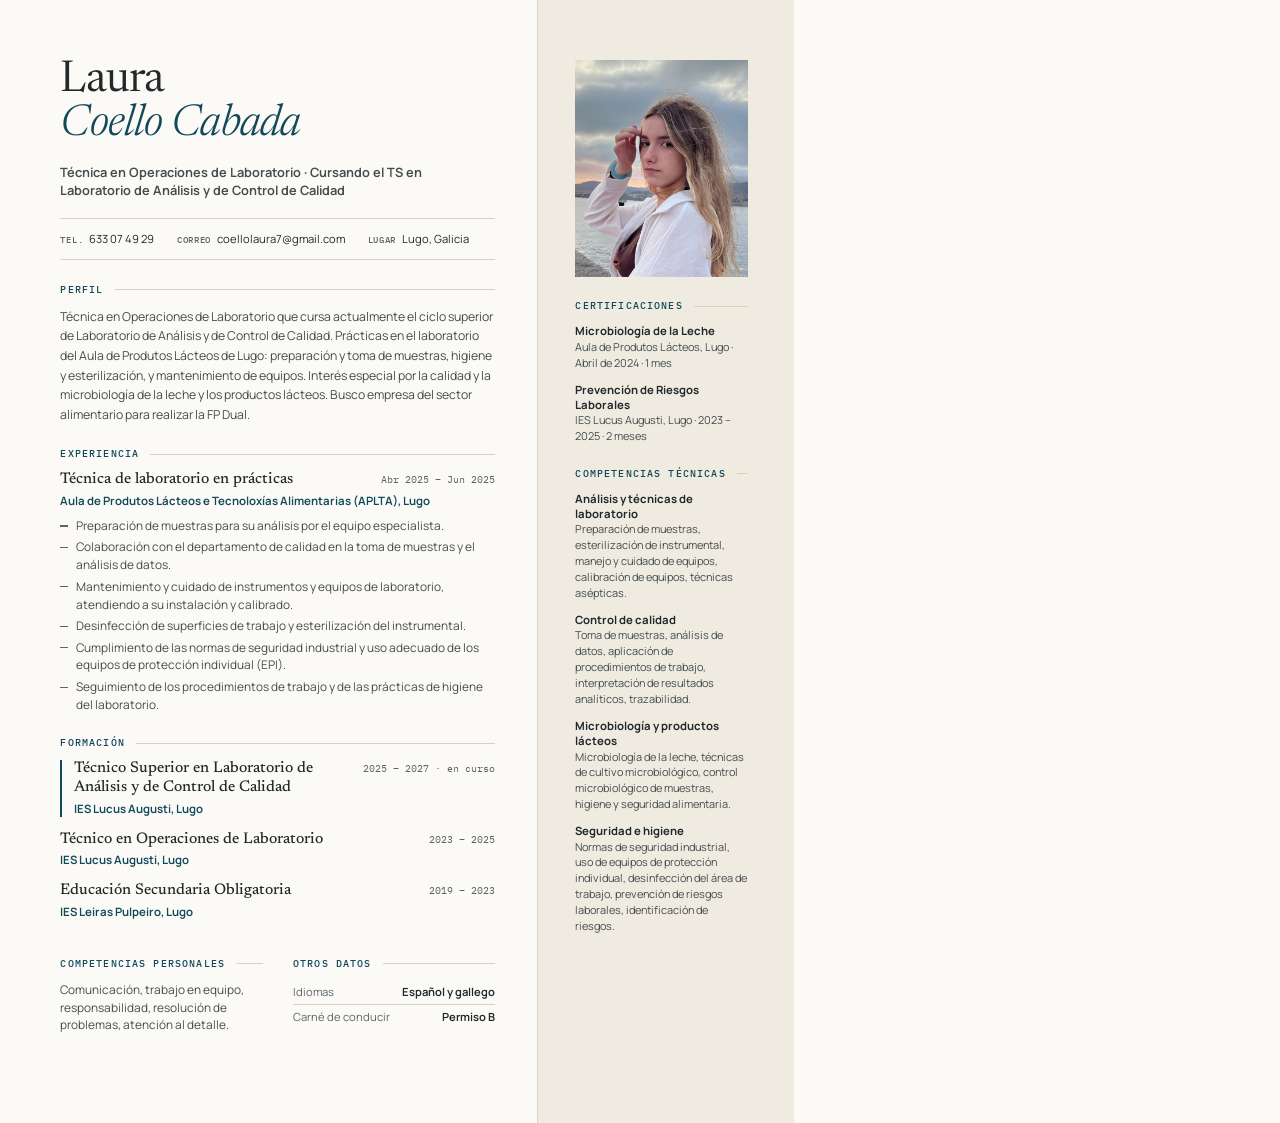
==== cv/cv.html @ 3f81c6ba "Add files via upload" ====
<!doctype html>
<!--
  CV de Laura Coello Cabada (A4, una página).
  Para generar el PDF: abre este archivo en Chrome o Edge → Imprimir (Ctrl+P) →
  Destino «Guardar como PDF», Márgenes «Ninguno», activa «Gráficos de fondo».
  Guárdalo como documents/cv-laura-coello-cabada.pdf (sustituyendo el anterior).
-->
<html lang="es">
  <head>
    <meta charset="utf-8" />
    <title>CV · Laura Coello Cabada</title>
    <style>
      @font-face { font-family: 'Manrope'; font-weight: 200 800; src: url('../fonts/manrope-latin-wght-normal.woff2') format('woff2'); }
      @font-face { font-family: 'Newsreader'; font-weight: 200 800; src: url('../fonts/newsreader-latin-opsz-normal.woff2') format('woff2'); }
      @font-face { font-family: 'Newsreader'; font-style: italic; font-weight: 200 800; src: url('../fonts/newsreader-latin-opsz-italic.woff2') format('woff2'); }
      @font-face { font-family: 'Plex Mono'; font-weight: 400; src: url('../fonts/ibm-plex-mono-latin-400-normal.woff2') format('woff2'); }
      @font-face { font-family: 'Plex Mono'; font-weight: 500; src: url('../fonts/ibm-plex-mono-latin-500-normal.woff2') format('woff2'); }

      @page { size: A4; margin: 0; }
      * { box-sizing: border-box; margin: 0; padding: 0; }
      :root { --paper: #fbfaf6; --side: #efebe1; --ink: #22292b; --ink2: #444c4f; --ink3: #5d6567; --rule: #d9d2c3; --petrol: #12495a; }
      html, body { width: 210mm; height: 297mm; }
      body { font-family: 'Manrope', sans-serif; color: var(--ink); background: var(--paper); font-size: 8.9pt; line-height: 1.5; -webkit-print-color-adjust: exact; print-color-adjust: exact; }
      .page { display: grid; grid-template-columns: 1fr 68mm; height: 297mm; overflow: hidden; }
      .main { padding: 16mm 11mm 14mm 16mm; }
      .side { background: var(--side); padding: 16mm 12mm 14mm 10mm; border-left: 0.3mm solid var(--rule); }

      .name { font-family: 'Newsreader', serif; font-weight: 380; font-size: 33pt; line-height: 0.98; letter-spacing: -0.02em; }
      .name em { display: block; font-style: italic; font-weight: 340; color: var(--petrol); }
      .headline { margin-top: 4.5mm; font-weight: 650; font-size: 9.6pt; line-height: 1.4; color: var(--ink2); max-width: 105mm; }
      .contact { display: flex; flex-wrap: wrap; gap: 1.5mm 6mm; margin-top: 5mm; padding: 3mm 0; border-block: 0.3mm solid var(--rule); font-size: 8.4pt; }
      .contact span { white-space: nowrap; }
      .contact b { font-family: 'Plex Mono', monospace; font-weight: 500; font-size: 6.4pt; letter-spacing: 0.08em; text-transform: uppercase; color: var(--ink3); margin-right: 1.6mm; }

      h2 { display: flex; align-items: center; gap: 3mm; margin: 6mm 0 2.6mm; font-family: 'Plex Mono', monospace; font-weight: 500; font-size: 7.2pt; letter-spacing: 0.12em; text-transform: uppercase; color: var(--petrol); }
      h2::after { content: ''; flex: 1; height: 0.3mm; background: var(--rule); }
      .side h2:first-of-type { margin-top: 6mm; }

      .profile { font-size: 9.2pt; line-height: 1.6; color: var(--ink2); }
      .entry { margin-bottom: 3.6mm; }
      .entry--hl { padding-left: 3mm; border-left: 0.7mm solid var(--petrol); }
      .entry-head { display: flex; justify-content: space-between; align-items: baseline; gap: 4mm; }
      .entry h3 { font-family: 'Newsreader', serif; font-weight: 480; font-size: 11.6pt; line-height: 1.2; }
      .date { flex: none; font-family: 'Plex Mono', monospace; font-size: 7.4pt; color: var(--ink3); }
      .entity { margin-top: 0.6mm; font-weight: 650; font-size: 8.6pt; color: var(--petrol); }
      ul.tasks { margin-top: 2mm; list-style: none; }
      ul.tasks li { position: relative; padding-left: 4mm; margin-bottom: 1mm; color: var(--ink2); }
      ul.tasks li::before { content: ''; position: absolute; left: 0; top: 0.72em; width: 2mm; height: 0.3mm; background: var(--ink3); }

      .cols { display: grid; grid-template-columns: 1fr 1fr; gap: 8mm; }
      .plain-text { color: var(--ink2); }
      .kv { display: flex; justify-content: space-between; gap: 3mm; padding: 0.9mm 0; border-bottom: 0.25mm solid var(--rule); font-size: 8.4pt; }
      .kv:last-child { border-bottom: 0; }
      .kv span:first-child { color: var(--ink3); }
      .kv span:last-child { font-weight: 650; text-align: right; }

      .photo { width: 100%; aspect-ratio: 4 / 5; object-fit: cover; object-position: 50% 18%; display: block; }
      .side-entry { margin-bottom: 3mm; }
      .side-entry h3 { font-weight: 700; font-size: 8.5pt; line-height: 1.35; }
      .side-entry p { color: var(--ink2); font-size: 8.2pt; line-height: 1.45; }
    </style>
  </head>
  <body>
    <div class="page">
      <main class="main">
        <h1 class="name">Laura <em>Coello Cabada</em></h1>
        <p class="headline">Técnica en Operaciones de Laboratorio · Cursando el TS en Laboratorio de Análisis y de Control de Calidad</p>
        <div class="contact">
          <span><b>Tel.</b>633 07 49 29</span>
          <span><b>Correo</b>coellolaura7@gmail.com</span>
          <span><b>Lugar</b>Lugo, Galicia</span>
        </div>

        <h2>Perfil</h2>
        <p class="profile">
          Técnica en Operaciones de Laboratorio que cursa actualmente el ciclo superior de Laboratorio de Análisis y de
          Control de Calidad. Prácticas en el laboratorio del Aula de Produtos Lácteos de Lugo: preparación y toma de
          muestras, higiene y esterilización, y mantenimiento de equipos. Interés especial por la calidad y la microbiología
          de la leche y los productos lácteos. Busco empresa del sector alimentario para realizar la FP Dual.
        </p>

        <h2>Experiencia</h2>
        <div class="entry">
          <div class="entry-head"><h3>Técnica de laboratorio en prácticas</h3><span class="date">Abr 2025 – Jun 2025</span></div>
          <p class="entity">Aula de Produtos Lácteos e Tecnoloxías Alimentarias (APLTA), Lugo</p>
          <ul class="tasks">
            <li>Preparación de muestras para su análisis por el equipo especialista.</li>
            <li>Colaboración con el departamento de calidad en la toma de muestras y el análisis de datos.</li>
            <li>Mantenimiento y cuidado de instrumentos y equipos de laboratorio, atendiendo a su instalación y calibrado.</li>
            <li>Desinfección de superficies de trabajo y esterilización del instrumental.</li>
            <li>Cumplimiento de las normas de seguridad industrial y uso adecuado de los equipos de protección individual (EPI).</li>
            <li>Seguimiento de los procedimientos de trabajo y de las prácticas de higiene del laboratorio.</li>
          </ul>
        </div>

        <h2>Formación</h2>
        <div class="entry entry--hl">
          <div class="entry-head"><h3>Técnico Superior en Laboratorio de Análisis y de Control de Calidad</h3><span class="date">2025 – 2027 · en curso</span></div>
          <p class="entity">IES Lucus Augusti, Lugo</p>
        </div>
        <div class="entry">
          <div class="entry-head"><h3>Técnico en Operaciones de Laboratorio</h3><span class="date">2023 – 2025</span></div>
          <p class="entity">IES Lucus Augusti, Lugo</p>
        </div>
        <div class="entry">
          <div class="entry-head"><h3>Educación Secundaria Obligatoria</h3><span class="date">2019 – 2023</span></div>
          <p class="entity">IES Leiras Pulpeiro, Lugo</p>
        </div>

        <div class="cols">
          <div>
            <h2>Competencias personales</h2>
            <p class="plain-text">Comunicación, trabajo en equipo, responsabilidad, resolución de problemas, atención al detalle.</p>
          </div>
          <div>
            <h2>Otros datos</h2>
            <div class="kv"><span>Idiomas</span><span>Español y gallego</span></div>
            <div class="kv"><span>Carné de conducir</span><span>Permiso B</span></div>
          </div>
        </div>
      </main>

      <aside class="side">
        <img class="photo" src="../images/laura-coello-cabada.jpg" alt="" />

        <h2>Certificaciones</h2>
        <div class="side-entry">
          <h3>Microbiología de la Leche</h3>
          <p>Aula de Produtos Lácteos, Lugo · Abril de 2024 · 1 mes</p>
        </div>
        <div class="side-entry">
          <h3>Prevención de Riesgos Laborales</h3>
          <p>IES Lucus Augusti, Lugo · 2023 – 2025 · 2 meses</p>
        </div>

        <h2>Competencias técnicas</h2>
        <div class="side-entry">
          <h3>Análisis y técnicas de laboratorio</h3>
          <p>Preparación de muestras, esterilización de instrumental, manejo y cuidado de equipos, calibración de equipos, técnicas asépticas.</p>
        </div>
        <div class="side-entry">
          <h3>Control de calidad</h3>
          <p>Toma de muestras, análisis de datos, aplicación de procedimientos de trabajo, interpretación de resultados analíticos, trazabilidad.</p>
        </div>
        <div class="side-entry">
          <h3>Microbiología y productos lácteos</h3>
          <p>Microbiología de la leche, técnicas de cultivo microbiológico, control microbiológico de muestras, higiene y seguridad alimentaria.</p>
        </div>
        <div class="side-entry">
          <h3>Seguridad e higiene</h3>
          <p>Normas de seguridad industrial, uso de equipos de protección individual, desinfección del área de trabajo, prevención de riesgos laborales, identificación de riesgos.</p>
        </div>
      </aside>
    </div>
  </body>
</html>
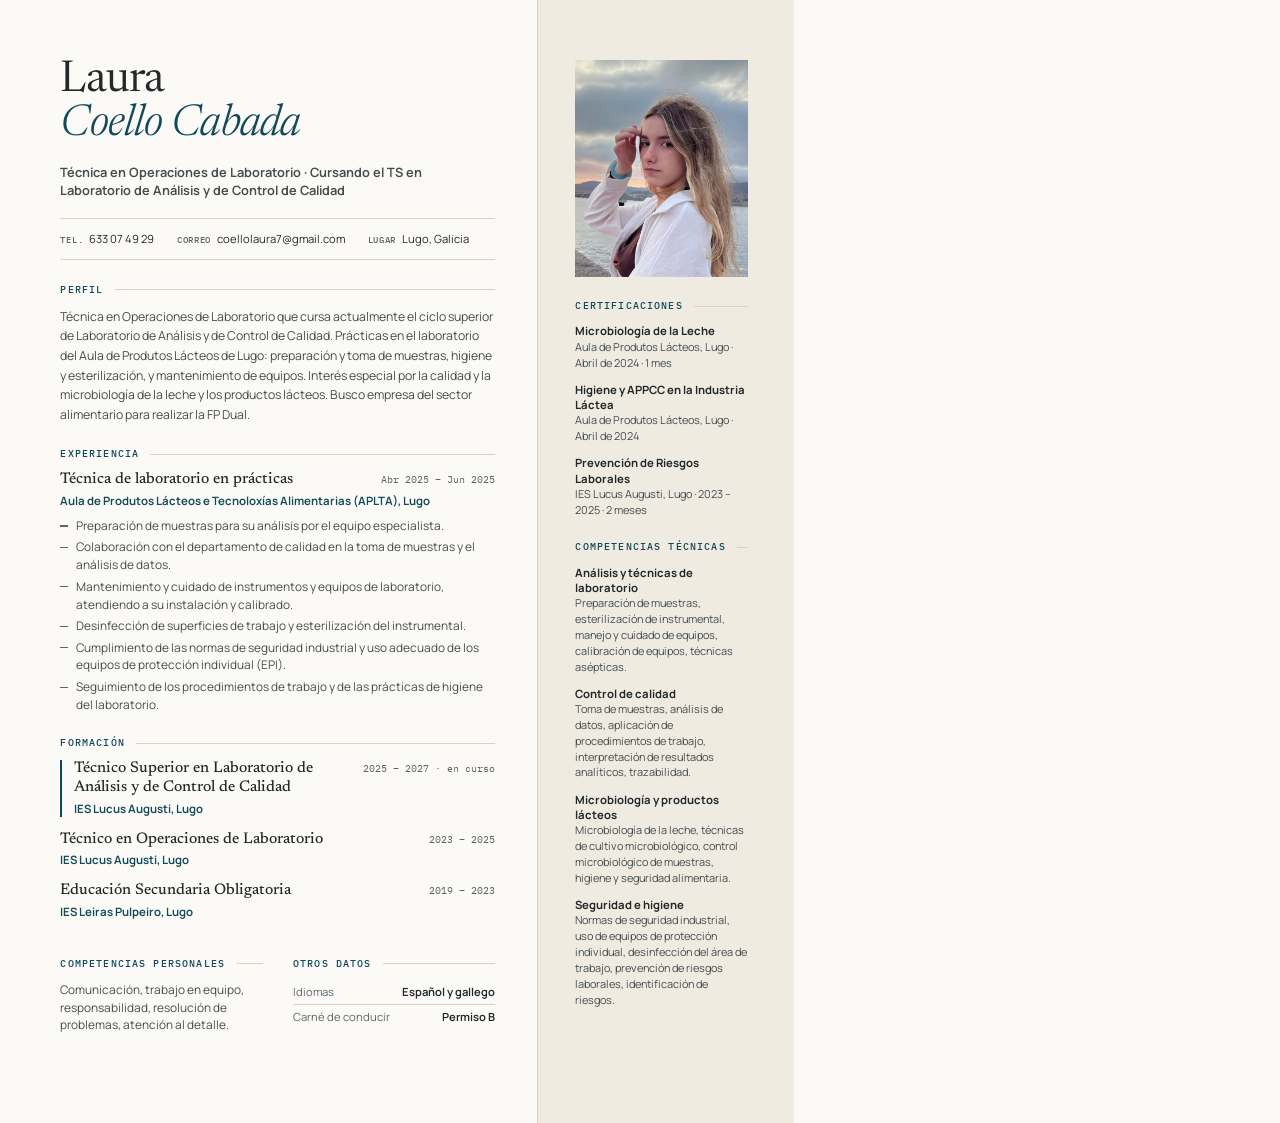
==== commit ac8a9a1e: "Add files via upload" ====
--- a/cv/cv.html
+++ b/cv/cv.html
@@ -1,156 +1,160 @@
-<!doctype html>
-<!--
-  CV de Laura Coello Cabada (A4, una página).
-  Para generar el PDF: abre este archivo en Chrome o Edge → Imprimir (Ctrl+P) →
-  Destino «Guardar como PDF», Márgenes «Ninguno», activa «Gráficos de fondo».
-  Guárdalo como documents/cv-laura-coello-cabada.pdf (sustituyendo el anterior).
--->
-<html lang="es">
-  <head>
-    <meta charset="utf-8" />
-    <title>CV · Laura Coello Cabada</title>
-    <style>
-      @font-face { font-family: 'Manrope'; font-weight: 200 800; src: url('../fonts/manrope-latin-wght-normal.woff2') format('woff2'); }
-      @font-face { font-family: 'Newsreader'; font-weight: 200 800; src: url('../fonts/newsreader-latin-opsz-normal.woff2') format('woff2'); }
-      @font-face { font-family: 'Newsreader'; font-style: italic; font-weight: 200 800; src: url('../fonts/newsreader-latin-opsz-italic.woff2') format('woff2'); }
-      @font-face { font-family: 'Plex Mono'; font-weight: 400; src: url('../fonts/ibm-plex-mono-latin-400-normal.woff2') format('woff2'); }
-      @font-face { font-family: 'Plex Mono'; font-weight: 500; src: url('../fonts/ibm-plex-mono-latin-500-normal.woff2') format('woff2'); }
-
-      @page { size: A4; margin: 0; }
-      * { box-sizing: border-box; margin: 0; padding: 0; }
-      :root { --paper: #fbfaf6; --side: #efebe1; --ink: #22292b; --ink2: #444c4f; --ink3: #5d6567; --rule: #d9d2c3; --petrol: #12495a; }
-      html, body { width: 210mm; height: 297mm; }
-      body { font-family: 'Manrope', sans-serif; color: var(--ink); background: var(--paper); font-size: 8.9pt; line-height: 1.5; -webkit-print-color-adjust: exact; print-color-adjust: exact; }
-      .page { display: grid; grid-template-columns: 1fr 68mm; height: 297mm; overflow: hidden; }
-      .main { padding: 16mm 11mm 14mm 16mm; }
-      .side { background: var(--side); padding: 16mm 12mm 14mm 10mm; border-left: 0.3mm solid var(--rule); }
-
-      .name { font-family: 'Newsreader', serif; font-weight: 380; font-size: 33pt; line-height: 0.98; letter-spacing: -0.02em; }
-      .name em { display: block; font-style: italic; font-weight: 340; color: var(--petrol); }
-      .headline { margin-top: 4.5mm; font-weight: 650; font-size: 9.6pt; line-height: 1.4; color: var(--ink2); max-width: 105mm; }
-      .contact { display: flex; flex-wrap: wrap; gap: 1.5mm 6mm; margin-top: 5mm; padding: 3mm 0; border-block: 0.3mm solid var(--rule); font-size: 8.4pt; }
-      .contact span { white-space: nowrap; }
-      .contact b { font-family: 'Plex Mono', monospace; font-weight: 500; font-size: 6.4pt; letter-spacing: 0.08em; text-transform: uppercase; color: var(--ink3); margin-right: 1.6mm; }
-
-      h2 { display: flex; align-items: center; gap: 3mm; margin: 6mm 0 2.6mm; font-family: 'Plex Mono', monospace; font-weight: 500; font-size: 7.2pt; letter-spacing: 0.12em; text-transform: uppercase; color: var(--petrol); }
-      h2::after { content: ''; flex: 1; height: 0.3mm; background: var(--rule); }
-      .side h2:first-of-type { margin-top: 6mm; }
-
-      .profile { font-size: 9.2pt; line-height: 1.6; color: var(--ink2); }
-      .entry { margin-bottom: 3.6mm; }
-      .entry--hl { padding-left: 3mm; border-left: 0.7mm solid var(--petrol); }
-      .entry-head { display: flex; justify-content: space-between; align-items: baseline; gap: 4mm; }
-      .entry h3 { font-family: 'Newsreader', serif; font-weight: 480; font-size: 11.6pt; line-height: 1.2; }
-      .date { flex: none; font-family: 'Plex Mono', monospace; font-size: 7.4pt; color: var(--ink3); }
-      .entity { margin-top: 0.6mm; font-weight: 650; font-size: 8.6pt; color: var(--petrol); }
-      ul.tasks { margin-top: 2mm; list-style: none; }
-      ul.tasks li { position: relative; padding-left: 4mm; margin-bottom: 1mm; color: var(--ink2); }
-      ul.tasks li::before { content: ''; position: absolute; left: 0; top: 0.72em; width: 2mm; height: 0.3mm; background: var(--ink3); }
-
-      .cols { display: grid; grid-template-columns: 1fr 1fr; gap: 8mm; }
-      .plain-text { color: var(--ink2); }
-      .kv { display: flex; justify-content: space-between; gap: 3mm; padding: 0.9mm 0; border-bottom: 0.25mm solid var(--rule); font-size: 8.4pt; }
-      .kv:last-child { border-bottom: 0; }
-      .kv span:first-child { color: var(--ink3); }
-      .kv span:last-child { font-weight: 650; text-align: right; }
-
-      .photo { width: 100%; aspect-ratio: 4 / 5; object-fit: cover; object-position: 50% 18%; display: block; }
-      .side-entry { margin-bottom: 3mm; }
-      .side-entry h3 { font-weight: 700; font-size: 8.5pt; line-height: 1.35; }
-      .side-entry p { color: var(--ink2); font-size: 8.2pt; line-height: 1.45; }
-    </style>
-  </head>
-  <body>
-    <div class="page">
-      <main class="main">
-        <h1 class="name">Laura <em>Coello Cabada</em></h1>
-        <p class="headline">Técnica en Operaciones de Laboratorio · Cursando el TS en Laboratorio de Análisis y de Control de Calidad</p>
-        <div class="contact">
-          <span><b>Tel.</b>633 07 49 29</span>
-          <span><b>Correo</b>coellolaura7@gmail.com</span>
-          <span><b>Lugar</b>Lugo, Galicia</span>
-        </div>
-
-        <h2>Perfil</h2>
-        <p class="profile">
-          Técnica en Operaciones de Laboratorio que cursa actualmente el ciclo superior de Laboratorio de Análisis y de
-          Control de Calidad. Prácticas en el laboratorio del Aula de Produtos Lácteos de Lugo: preparación y toma de
-          muestras, higiene y esterilización, y mantenimiento de equipos. Interés especial por la calidad y la microbiología
-          de la leche y los productos lácteos. Busco empresa del sector alimentario para realizar la FP Dual.
-        </p>
-
-        <h2>Experiencia</h2>
-        <div class="entry">
-          <div class="entry-head"><h3>Técnica de laboratorio en prácticas</h3><span class="date">Abr 2025 – Jun 2025</span></div>
-          <p class="entity">Aula de Produtos Lácteos e Tecnoloxías Alimentarias (APLTA), Lugo</p>
-          <ul class="tasks">
-            <li>Preparación de muestras para su análisis por el equipo especialista.</li>
-            <li>Colaboración con el departamento de calidad en la toma de muestras y el análisis de datos.</li>
-            <li>Mantenimiento y cuidado de instrumentos y equipos de laboratorio, atendiendo a su instalación y calibrado.</li>
-            <li>Desinfección de superficies de trabajo y esterilización del instrumental.</li>
-            <li>Cumplimiento de las normas de seguridad industrial y uso adecuado de los equipos de protección individual (EPI).</li>
-            <li>Seguimiento de los procedimientos de trabajo y de las prácticas de higiene del laboratorio.</li>
-          </ul>
-        </div>
-
-        <h2>Formación</h2>
-        <div class="entry entry--hl">
-          <div class="entry-head"><h3>Técnico Superior en Laboratorio de Análisis y de Control de Calidad</h3><span class="date">2025 – 2027 · en curso</span></div>
-          <p class="entity">IES Lucus Augusti, Lugo</p>
-        </div>
-        <div class="entry">
-          <div class="entry-head"><h3>Técnico en Operaciones de Laboratorio</h3><span class="date">2023 – 2025</span></div>
-          <p class="entity">IES Lucus Augusti, Lugo</p>
-        </div>
-        <div class="entry">
-          <div class="entry-head"><h3>Educación Secundaria Obligatoria</h3><span class="date">2019 – 2023</span></div>
-          <p class="entity">IES Leiras Pulpeiro, Lugo</p>
-        </div>
-
-        <div class="cols">
-          <div>
-            <h2>Competencias personales</h2>
-            <p class="plain-text">Comunicación, trabajo en equipo, responsabilidad, resolución de problemas, atención al detalle.</p>
-          </div>
-          <div>
-            <h2>Otros datos</h2>
-            <div class="kv"><span>Idiomas</span><span>Español y gallego</span></div>
-            <div class="kv"><span>Carné de conducir</span><span>Permiso B</span></div>
-          </div>
-        </div>
-      </main>
-
-      <aside class="side">
-        <img class="photo" src="../images/laura-coello-cabada.jpg" alt="" />
-
-        <h2>Certificaciones</h2>
-        <div class="side-entry">
-          <h3>Microbiología de la Leche</h3>
-          <p>Aula de Produtos Lácteos, Lugo · Abril de 2024 · 1 mes</p>
-        </div>
-        <div class="side-entry">
-          <h3>Prevención de Riesgos Laborales</h3>
-          <p>IES Lucus Augusti, Lugo · 2023 – 2025 · 2 meses</p>
-        </div>
-
-        <h2>Competencias técnicas</h2>
-        <div class="side-entry">
-          <h3>Análisis y técnicas de laboratorio</h3>
-          <p>Preparación de muestras, esterilización de instrumental, manejo y cuidado de equipos, calibración de equipos, técnicas asépticas.</p>
-        </div>
-        <div class="side-entry">
-          <h3>Control de calidad</h3>
-          <p>Toma de muestras, análisis de datos, aplicación de procedimientos de trabajo, interpretación de resultados analíticos, trazabilidad.</p>
-        </div>
-        <div class="side-entry">
-          <h3>Microbiología y productos lácteos</h3>
-          <p>Microbiología de la leche, técnicas de cultivo microbiológico, control microbiológico de muestras, higiene y seguridad alimentaria.</p>
-        </div>
-        <div class="side-entry">
-          <h3>Seguridad e higiene</h3>
-          <p>Normas de seguridad industrial, uso de equipos de protección individual, desinfección del área de trabajo, prevención de riesgos laborales, identificación de riesgos.</p>
-        </div>
-      </aside>
-    </div>
-  </body>
-</html>
+<!doctype html>
+<!--
+  CV de Laura Coello Cabada (A4, una página).
+  Para generar el PDF: abre este archivo en Chrome o Edge → Imprimir (Ctrl+P) →
+  Destino «Guardar como PDF», Márgenes «Ninguno», activa «Gráficos de fondo».
+  Guárdalo como documents/cv-laura-coello-cabada.pdf (sustituyendo el anterior).
+-->
+<html lang="es">
+  <head>
+    <meta charset="utf-8" />
+    <title>CV · Laura Coello Cabada</title>
+    <style>
+      @font-face { font-family: 'Manrope'; font-weight: 200 800; src: url('../fonts/manrope-latin-wght-normal.woff2') format('woff2'); }
+      @font-face { font-family: 'Newsreader'; font-weight: 200 800; src: url('../fonts/newsreader-latin-opsz-normal.woff2') format('woff2'); }
+      @font-face { font-family: 'Newsreader'; font-style: italic; font-weight: 200 800; src: url('../fonts/newsreader-latin-opsz-italic.woff2') format('woff2'); }
+      @font-face { font-family: 'Plex Mono'; font-weight: 400; src: url('../fonts/ibm-plex-mono-latin-400-normal.woff2') format('woff2'); }
+      @font-face { font-family: 'Plex Mono'; font-weight: 500; src: url('../fonts/ibm-plex-mono-latin-500-normal.woff2') format('woff2'); }
+
+      @page { size: A4; margin: 0; }
+      * { box-sizing: border-box; margin: 0; padding: 0; }
+      :root { --paper: #fbfaf6; --side: #efebe1; --ink: #22292b; --ink2: #444c4f; --ink3: #5d6567; --rule: #d9d2c3; --petrol: #12495a; }
+      html, body { width: 210mm; height: 297mm; }
+      body { font-family: 'Manrope', sans-serif; color: var(--ink); background: var(--paper); font-size: 8.9pt; line-height: 1.5; -webkit-print-color-adjust: exact; print-color-adjust: exact; }
+      .page { display: grid; grid-template-columns: 1fr 68mm; height: 297mm; overflow: hidden; }
+      .main { padding: 16mm 11mm 14mm 16mm; }
+      .side { background: var(--side); padding: 16mm 12mm 14mm 10mm; border-left: 0.3mm solid var(--rule); }
+
+      .name { font-family: 'Newsreader', serif; font-weight: 380; font-size: 33pt; line-height: 0.98; letter-spacing: -0.02em; }
+      .name em { display: block; font-style: italic; font-weight: 340; color: var(--petrol); }
+      .headline { margin-top: 4.5mm; font-weight: 650; font-size: 9.6pt; line-height: 1.4; color: var(--ink2); max-width: 105mm; }
+      .contact { display: flex; flex-wrap: wrap; gap: 1.5mm 6mm; margin-top: 5mm; padding: 3mm 0; border-block: 0.3mm solid var(--rule); font-size: 8.4pt; }
+      .contact span { white-space: nowrap; }
+      .contact b { font-family: 'Plex Mono', monospace; font-weight: 500; font-size: 6.4pt; letter-spacing: 0.08em; text-transform: uppercase; color: var(--ink3); margin-right: 1.6mm; }
+
+      h2 { display: flex; align-items: center; gap: 3mm; margin: 6mm 0 2.6mm; font-family: 'Plex Mono', monospace; font-weight: 500; font-size: 7.2pt; letter-spacing: 0.12em; text-transform: uppercase; color: var(--petrol); }
+      h2::after { content: ''; flex: 1; height: 0.3mm; background: var(--rule); }
+      .side h2:first-of-type { margin-top: 6mm; }
+
+      .profile { font-size: 9.2pt; line-height: 1.6; color: var(--ink2); }
+      .entry { margin-bottom: 3.6mm; }
+      .entry--hl { padding-left: 3mm; border-left: 0.7mm solid var(--petrol); }
+      .entry-head { display: flex; justify-content: space-between; align-items: baseline; gap: 4mm; }
+      .entry h3 { font-family: 'Newsreader', serif; font-weight: 480; font-size: 11.6pt; line-height: 1.2; }
+      .date { flex: none; font-family: 'Plex Mono', monospace; font-size: 7.4pt; color: var(--ink3); }
+      .entity { margin-top: 0.6mm; font-weight: 650; font-size: 8.6pt; color: var(--petrol); }
+      ul.tasks { margin-top: 2mm; list-style: none; }
+      ul.tasks li { position: relative; padding-left: 4mm; margin-bottom: 1mm; color: var(--ink2); }
+      ul.tasks li::before { content: ''; position: absolute; left: 0; top: 0.72em; width: 2mm; height: 0.3mm; background: var(--ink3); }
+
+      .cols { display: grid; grid-template-columns: 1fr 1fr; gap: 8mm; }
+      .plain-text { color: var(--ink2); }
+      .kv { display: flex; justify-content: space-between; gap: 3mm; padding: 0.9mm 0; border-bottom: 0.25mm solid var(--rule); font-size: 8.4pt; }
+      .kv:last-child { border-bottom: 0; }
+      .kv span:first-child { color: var(--ink3); }
+      .kv span:last-child { font-weight: 650; text-align: right; }
+
+      .photo { width: 100%; aspect-ratio: 4 / 5; object-fit: cover; object-position: 50% 18%; display: block; }
+      .side-entry { margin-bottom: 3mm; }
+      .side-entry h3 { font-weight: 700; font-size: 8.5pt; line-height: 1.35; }
+      .side-entry p { color: var(--ink2); font-size: 8.2pt; line-height: 1.45; }
+    </style>
+  </head>
+  <body>
+    <div class="page">
+      <main class="main">
+        <h1 class="name">Laura <em>Coello Cabada</em></h1>
+        <p class="headline">Técnica en Operaciones de Laboratorio · Cursando el TS en Laboratorio de Análisis y de Control de Calidad</p>
+        <div class="contact">
+          <span><b>Tel.</b>633 07 49 29</span>
+          <span><b>Correo</b>coellolaura7@gmail.com</span>
+          <span><b>Lugar</b>Lugo, Galicia</span>
+        </div>
+
+        <h2>Perfil</h2>
+        <p class="profile">
+          Técnica en Operaciones de Laboratorio que cursa actualmente el ciclo superior de Laboratorio de Análisis y de
+          Control de Calidad. Prácticas en el laboratorio del Aula de Produtos Lácteos de Lugo: preparación y toma de
+          muestras, higiene y esterilización, y mantenimiento de equipos. Interés especial por la calidad y la microbiología
+          de la leche y los productos lácteos. Busco empresa del sector alimentario para realizar la FP Dual.
+        </p>
+
+        <h2>Experiencia</h2>
+        <div class="entry">
+          <div class="entry-head"><h3>Técnica de laboratorio en prácticas</h3><span class="date">Abr 2025 – Jun 2025</span></div>
+          <p class="entity">Aula de Produtos Lácteos e Tecnoloxías Alimentarias (APLTA), Lugo</p>
+          <ul class="tasks">
+            <li>Preparación de muestras para su análisis por el equipo especialista.</li>
+            <li>Colaboración con el departamento de calidad en la toma de muestras y el análisis de datos.</li>
+            <li>Mantenimiento y cuidado de instrumentos y equipos de laboratorio, atendiendo a su instalación y calibrado.</li>
+            <li>Desinfección de superficies de trabajo y esterilización del instrumental.</li>
+            <li>Cumplimiento de las normas de seguridad industrial y uso adecuado de los equipos de protección individual (EPI).</li>
+            <li>Seguimiento de los procedimientos de trabajo y de las prácticas de higiene del laboratorio.</li>
+          </ul>
+        </div>
+
+        <h2>Formación</h2>
+        <div class="entry entry--hl">
+          <div class="entry-head"><h3>Técnico Superior en Laboratorio de Análisis y de Control de Calidad</h3><span class="date">2025 – 2027 · en curso</span></div>
+          <p class="entity">IES Lucus Augusti, Lugo</p>
+        </div>
+        <div class="entry">
+          <div class="entry-head"><h3>Técnico en Operaciones de Laboratorio</h3><span class="date">2023 – 2025</span></div>
+          <p class="entity">IES Lucus Augusti, Lugo</p>
+        </div>
+        <div class="entry">
+          <div class="entry-head"><h3>Educación Secundaria Obligatoria</h3><span class="date">2019 – 2023</span></div>
+          <p class="entity">IES Leiras Pulpeiro, Lugo</p>
+        </div>
+
+        <div class="cols">
+          <div>
+            <h2>Competencias personales</h2>
+            <p class="plain-text">Comunicación, trabajo en equipo, responsabilidad, resolución de problemas, atención al detalle.</p>
+          </div>
+          <div>
+            <h2>Otros datos</h2>
+            <div class="kv"><span>Idiomas</span><span>Español y gallego</span></div>
+            <div class="kv"><span>Carné de conducir</span><span>Permiso B</span></div>
+          </div>
+        </div>
+      </main>
+
+      <aside class="side">
+        <img class="photo" src="../images/laura-coello-cabada.jpg" alt="" />
+
+        <h2>Certificaciones</h2>
+        <div class="side-entry">
+          <h3>Microbiología de la Leche</h3>
+          <p>Aula de Produtos Lácteos, Lugo · Abril de 2024 · 1 mes</p>
+        </div>
+        <div class="side-entry">
+          <h3>Higiene y APPCC en la Industria Láctea</h3>
+          <p>Aula de Produtos Lácteos, Lugo · Abril de 2024</p>
+        </div>
+        <div class="side-entry">
+          <h3>Prevención de Riesgos Laborales</h3>
+          <p>IES Lucus Augusti, Lugo · 2023 – 2025 · 2 meses</p>
+        </div>
+
+        <h2>Competencias técnicas</h2>
+        <div class="side-entry">
+          <h3>Análisis y técnicas de laboratorio</h3>
+          <p>Preparación de muestras, esterilización de instrumental, manejo y cuidado de equipos, calibración de equipos, técnicas asépticas.</p>
+        </div>
+        <div class="side-entry">
+          <h3>Control de calidad</h3>
+          <p>Toma de muestras, análisis de datos, aplicación de procedimientos de trabajo, interpretación de resultados analíticos, trazabilidad.</p>
+        </div>
+        <div class="side-entry">
+          <h3>Microbiología y productos lácteos</h3>
+          <p>Microbiología de la leche, técnicas de cultivo microbiológico, control microbiológico de muestras, higiene y seguridad alimentaria.</p>
+        </div>
+        <div class="side-entry">
+          <h3>Seguridad e higiene</h3>
+          <p>Normas de seguridad industrial, uso de equipos de protección individual, desinfección del área de trabajo, prevención de riesgos laborales, identificación de riesgos.</p>
+        </div>
+      </aside>
+    </div>
+  </body>
+</html>
